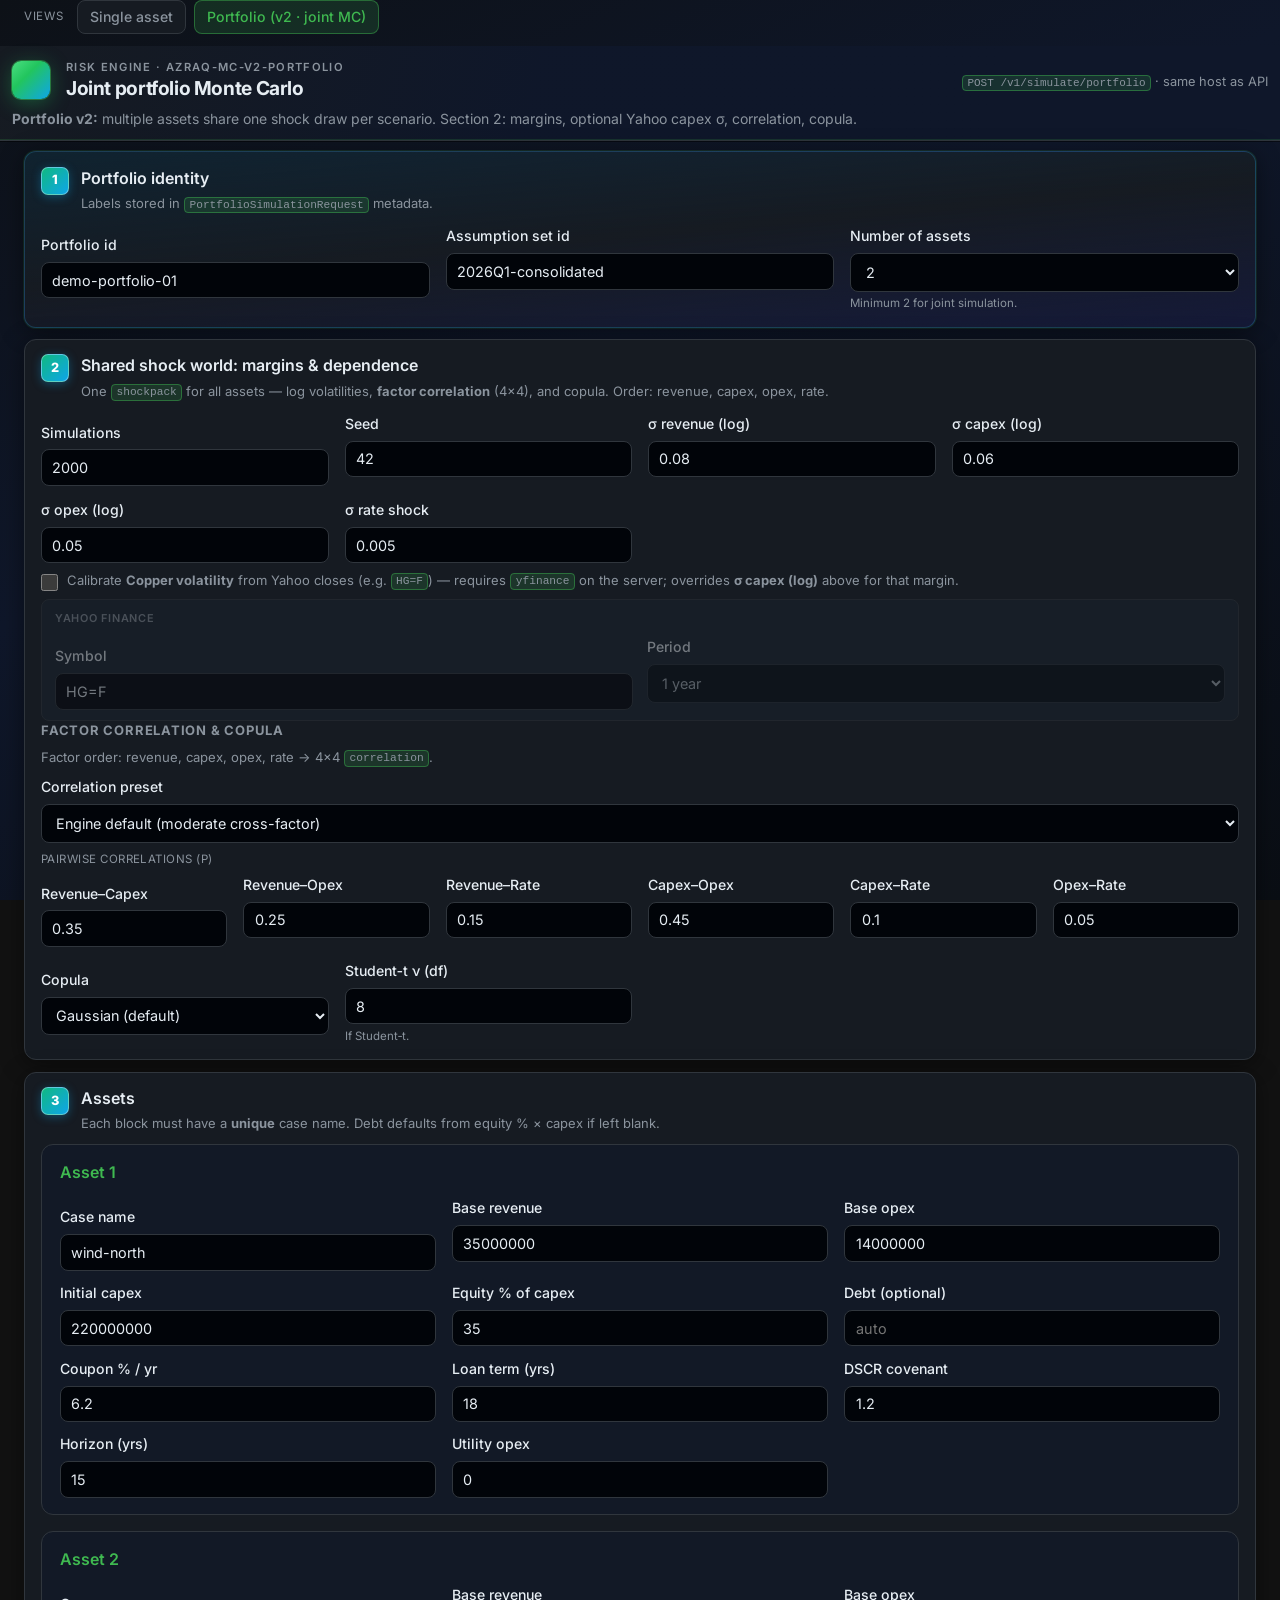
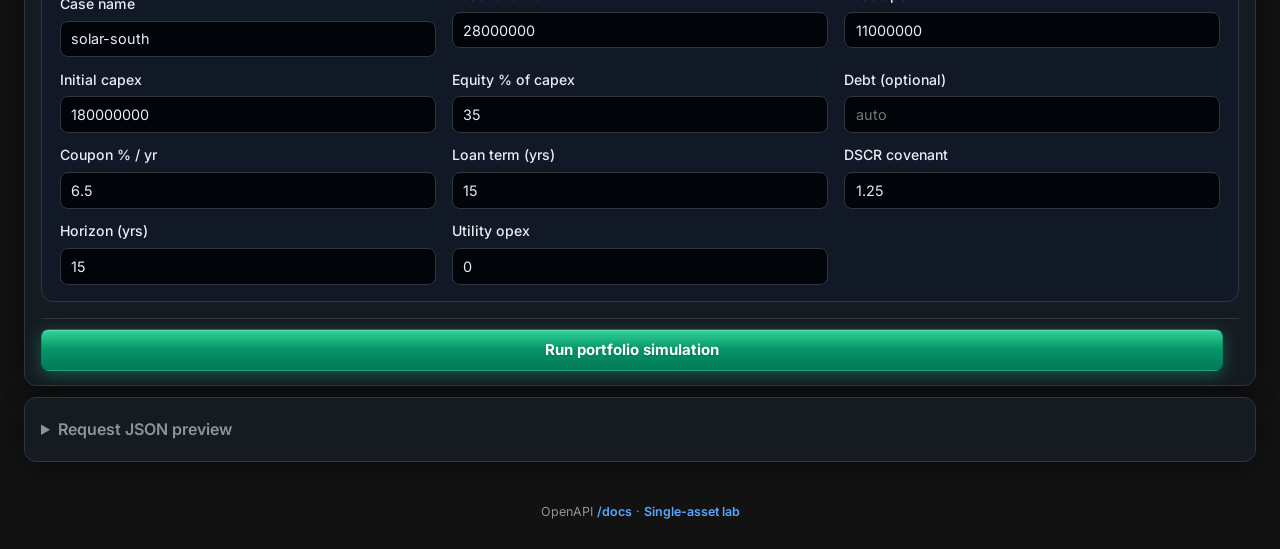
==== frontend/portfolio/index.html @ 36a8bd79 "Add portfolio v2 UI, clean /app URLs, docs and PDF script - Portfolio lab at /app/portfolio/ with jo" ====
<!DOCTYPE html>
<html lang="en">
<head>
  <meta charset="UTF-8" />
  <meta name="viewport" content="width=device-width, initial-scale=1" />
  <meta name="color-scheme" content="dark" />
  <title>Azraq Monte Carlo — Portfolio (v2)</title>
  <link rel="preconnect" href="https://fonts.googleapis.com" />
  <link rel="preconnect" href="https://fonts.gstatic.com" crossorigin />
  <link href="https://fonts.googleapis.com/css2?family=Inter:wght@400;500;600;700&display=swap" rel="stylesheet" />
  <link rel="stylesheet" href="../styles.css" />
</head>
<body>
  <div class="page">
    <nav class="app-nav" aria-label="Scenario lab views">
      <span class="app-nav-label">Views</span>
      <a href="../" class="app-nav-link">Single asset</a>
      <a href="./" class="app-nav-link app-nav-link--active">Portfolio (v2 · joint MC)</a>
    </nav>
    <header class="topbar">
      <div class="topbar-inner">
        <div class="brand">
          <span class="brand-mark" aria-hidden="true"></span>
          <div>
            <p class="brand-kicker">Risk engine · azraq-mc-v2-portfolio</p>
            <h1 class="brand-title">Joint portfolio Monte Carlo</h1>
          </div>
        </div>
        <p class="topbar-note"><code>POST /v1/simulate/portfolio</code> · same host as API</p>
      </div>
      <p class="lede">
        <strong>Portfolio v2:</strong> multiple assets share one shock draw per scenario. Section 2: margins, optional Yahoo capex σ, correlation, copula.
      </p>
    </header>

    <main class="main">
      <section class="card card--accent">
        <header class="card-header">
          <span class="step">1</span>
          <div>
            <h2 class="card-title">Portfolio identity</h2>
            <p class="card-sub">Labels stored in <code>PortfolioSimulationRequest</code> metadata.</p>
          </div>
        </header>
        <div class="inv-grid inv-grid--3">
          <div class="field field--compact">
            <label class="field-label" for="pfId">Portfolio id</label>
            <input type="text" id="pfId" class="input-text" value="demo-portfolio-01" />
          </div>
          <div class="field field--compact">
            <label class="field-label" for="pfAsId">Assumption set id</label>
            <input type="text" id="pfAsId" class="input-text" value="2026Q1-consolidated" />
          </div>
          <div class="field field--compact">
            <label class="field-label" for="numAssets">Number of assets</label>
            <select id="numAssets" class="input-text">
              <option value="2" selected>2</option>
              <option value="3">3</option>
              <option value="4">4</option>
            </select>
            <p class="field-help">Minimum 2 for joint simulation.</p>
          </div>
        </div>
      </section>

      <section class="card">
        <header class="card-header">
          <span class="step">2</span>
          <div>
            <h2 class="card-title">Shared shock world: margins &amp; dependence</h2>
            <p class="card-sub">One <code>shockpack</code> for all assets — log volatilities, <strong>factor correlation</strong> (4×4), and copula. Order: revenue, capex, opex, rate.</p>
          </div>
        </header>
        <div class="inv-grid inv-grid--4">
          <div class="field field--compact">
            <label class="field-label" for="nScenarios">Simulations</label>
            <input type="number" id="nScenarios" class="input-text" min="100" max="50000" value="2000" />
          </div>
          <div class="field field--compact">
            <label class="field-label" for="seed">Seed</label>
            <input type="number" id="seed" class="input-text" value="42" />
          </div>
          <div class="field field--compact">
            <label class="field-label" for="sigmaRev">σ revenue (log)</label>
            <input type="number" id="sigmaRev" class="input-text" step="0.005" value="0.08" />
          </div>
          <div class="field field--compact">
            <label class="field-label" for="sigmaCapex">σ capex (log)</label>
            <input type="number" id="sigmaCapex" class="input-text" step="0.005" value="0.06" />
          </div>
          <div class="field field--compact">
            <label class="field-label" for="sigmaOpex">σ opex (log)</label>
            <input type="number" id="sigmaOpex" class="input-text" step="0.005" value="0.05" />
          </div>
          <div class="field field--compact">
            <label class="field-label" for="sigmaRate">σ rate shock</label>
            <input type="number" id="sigmaRate" class="input-text" step="0.001" value="0.005" />
          </div>
        </div>

        <label class="chk">
          <input type="checkbox" id="yahooCopper" />
          <span class="chk-text">Calibrate <strong>Copper volatility</strong> from Yahoo closes (e.g. <code>HG=F</code>) — requires <code>yfinance</code> on the server; overrides <strong>σ capex (log)</strong> above for that margin.</span>
        </label>
        <div class="yahoo-panel yahoo-panel--disabled" id="yahooPanel" aria-labelledby="yahooHeading">
          <p id="yahooHeading" class="yahoo-panel-title">Yahoo Finance</p>
          <div class="yahoo-grid yahoo-grid--aligned">
            <div class="field field--compact">
              <label class="field-label" for="yahooSymbol">Symbol</label>
              <input type="text" id="yahooSymbol" class="input-text" value="HG=F" disabled autocomplete="off" spellcheck="false" />
            </div>
            <div class="field field--compact">
              <label class="field-label" for="yahooPeriod">Period</label>
              <select id="yahooPeriod" class="input-text" disabled>
                <option value="1d">1 day</option>
                <option value="5d">5 days</option>
                <option value="1mo">1 month</option>
                <option value="3mo">3 months</option>
                <option value="6mo">6 months</option>
                <option value="1y" selected>1 year</option>
                <option value="2y">2 years</option>
                <option value="5y">5 years</option>
                <option value="10y">10 years</option>
                <option value="ytd">Year to date</option>
                <option value="max">Max (available history)</option>
              </select>
            </div>
          </div>
        </div>

        <h3 class="inv-subheading">Factor correlation &amp; copula</h3>
        <p class="corr-matrix-note">
          Factor order: revenue, capex, opex, rate → 4×4 <code>correlation</code>.
        </p>
        <div class="field field--compact corr-preset-row">
          <label class="field-label" for="corrPreset">Correlation preset</label>
          <select id="corrPreset" class="input-text">
            <option value="engine_default" selected>Engine default (moderate cross-factor)</option>
            <option value="independent">Independent factors (identity)</option>
            <option value="high_joint">High joint stress (stronger co-movement)</option>
            <option value="custom">Custom (edit pairwise ρ below)</option>
          </select>
        </div>
        <p class="corr-grid-labels">Pairwise correlations (ρ)</p>
        <div class="corr-pairs-grid">
          <div class="field field--compact">
            <label class="field-label" for="corr_r_cx">Revenue–Capex</label>
            <input type="number" id="corr_r_cx" class="input-text" step="0.01" min="-1" max="1" value="0.35" />
          </div>
          <div class="field field--compact">
            <label class="field-label" for="corr_r_op">Revenue–Opex</label>
            <input type="number" id="corr_r_op" class="input-text" step="0.01" min="-1" max="1" value="0.25" />
          </div>
          <div class="field field--compact">
            <label class="field-label" for="corr_r_rt">Revenue–Rate</label>
            <input type="number" id="corr_r_rt" class="input-text" step="0.01" min="-1" max="1" value="0.15" />
          </div>
          <div class="field field--compact">
            <label class="field-label" for="corr_cx_op">Capex–Opex</label>
            <input type="number" id="corr_cx_op" class="input-text" step="0.01" min="-1" max="1" value="0.45" />
          </div>
          <div class="field field--compact">
            <label class="field-label" for="corr_cx_rt">Capex–Rate</label>
            <input type="number" id="corr_cx_rt" class="input-text" step="0.01" min="-1" max="1" value="0.10" />
          </div>
          <div class="field field--compact">
            <label class="field-label" for="corr_op_rt">Opex–Rate</label>
            <input type="number" id="corr_op_rt" class="input-text" step="0.01" min="-1" max="1" value="0.05" />
          </div>
        </div>
        <div class="inv-grid inv-grid--4 corr-copula-row">
          <div class="field field--compact field--span-2-md">
            <label class="field-label" for="copulaKind">Copula</label>
            <select id="copulaKind" class="input-text">
              <option value="gaussian" selected>Gaussian (default)</option>
              <option value="student_t">Student‑t (heavier joint tails)</option>
            </select>
          </div>
          <div class="field field--compact">
            <label class="field-label" for="copulaDf">Student‑t ν (df)</label>
            <input type="number" id="copulaDf" class="input-text" step="0.5" min="2.1" value="8" />
            <p class="field-help">If Student‑t.</p>
          </div>
        </div>
      </section>

      <section class="card">
        <header class="card-header">
          <span class="step">3</span>
          <div>
            <h2 class="card-title">Assets</h2>
            <p class="card-sub">Each block must have a <strong>unique</strong> case name. Debt defaults from equity % × capex if left blank.</p>
          </div>
        </header>
        <div id="assetBlocks"></div>
        <div class="run-footer inv-run-row">
          <button type="button" id="runPfBtn" class="btn-primary">Run portfolio simulation</button>
          <p id="pfStatus" class="run-status" role="status" aria-live="polite"></p>
        </div>
      </section>

      <details class="card">
        <summary class="details-summary">Request JSON preview</summary>
        <textarea id="reqJson" rows="14" spellcheck="false" class="ta-json" readonly></textarea>
      </details>

      <section class="card card--results" id="pfResults" hidden>
        <header class="card-header">
          <span class="step step--muted">4</span>
          <h2 class="card-title">Portfolio results</h2>
        </header>
        <div class="kpi-row" id="pfKpiRow"></div>

        <div class="results-panel results-panel--wide">
          <h3 class="results-heading">By asset</h3>
          <div class="table-wrap">
            <table class="data" id="pfAssetTable"></table>
          </div>
        </div>

        <div class="results-grid results-grid--hist">
          <div class="results-panel">
            <h3 class="results-heading">Min DSCR (across pool) — sketch</h3>
            <div id="pfHistMinDscr" class="pseudo-hist-wrap"></div>
          </div>
          <div class="results-panel">
            <h3 class="results-heading">Σ levered CF (Y1) — sketch</h3>
            <div id="pfHistCf" class="pseudo-hist-wrap"></div>
          </div>
        </div>

        <details class="raw-details">
          <summary>Raw API JSON</summary>
          <pre class="raw" id="pfRawOut"></pre>
        </details>
      </section>
    </main>

    <footer class="footer">
      <p>OpenAPI <a href="/docs">/docs</a> · <a href="../">Single-asset lab</a></p>
    </footer>
  </div>
  <script src="../portfolio.js"></script>
</body>
</html>
---- frontend/styles.css ----
:root {
  /*
   * Dark dashboard: slate surfaces + emerald / cyan / violet chart accents.
   */
  --bg: #0d1117;
  --bg-wash: #0f172a;
  --bg-sky: #0a0e14;
  --surface: #161b22;
  --surface-hover: #21262d;
  --border: #30363d;
  --border-strong: #484f58;
  --text: #e6edf3;
  --text-secondary: #8b949e;

  --accent: #3fb950;
  --accent-hover: #56d364;
  --accent-deep: #238636;
  --accent-muted: rgba(63, 185, 80, 0.16);
  --accent-border: rgba(63, 185, 80, 0.45);
  --accent-glow: rgba(63, 185, 80, 0.28);

  --success: #3fb950;
  --danger: #f85149;
  --warn: #d29922;

  --inset-bg: rgba(88, 166, 255, 0.06);
  --input-bg: #010409;
  --code-bg: #010409;
  --track-bg: linear-gradient(180deg, #21262d 0%, #161b22 100%);

  /* Charts — bright on dark */
  --chart-dscr: linear-gradient(90deg, #4ade80 0%, #22c55e 45%, #16a34a 100%);
  --chart-dscr-border: rgba(74, 222, 128, 0.5);
  --chart-irr: linear-gradient(90deg, #38bdf8 0%, #0ea5e9 50%, #0284c7 100%);
  --chart-irr-border: rgba(56, 189, 248, 0.55);
  --chart-nav: linear-gradient(90deg, #ddd6fe 0%, #a78bfa 35%, #818cf8 100%);
  --chart-nav-border: rgba(167, 139, 250, 0.55);
  --chart-bars: linear-gradient(180deg, #22d3ee 0%, #3b82f6 55%, #818cf8 100%);

  --radius: 12px;
  --radius-sm: 8px;
  --font: "Inter", system-ui, -apple-system, sans-serif;
  --shadow: 0 4px 24px rgba(0, 0, 0, 0.45);
  /* Use almost full viewport width; cap at 1400px; 12px minimum side gutter */
  --content-max: min(1400px, calc(100vw - 24px));
  --edge-pad: 12px;
}

*,
*::before,
*::after {
  box-sizing: border-box;
}

html {
  font-size: 16px;
  -webkit-font-smoothing: antialiased;
  color-scheme: dark;
}

body {
  margin: 0;
  background: linear-gradient(
    155deg,
    var(--bg) 0%,
    var(--bg-wash) 42%,
    var(--bg-sky) 100%
  );
  background-attachment: fixed;
  color: var(--text);
  font-family: var(--font);
  line-height: 1.45;
  min-height: 100vh;
}

code {
  font-family: ui-monospace, "Cascadia Code", monospace;
  font-size: 0.86em;
  background: var(--accent-muted);
  border: 1px solid var(--accent-border);
  padding: 0.12em 0.4em;
  border-radius: 4px;
}

.page {
  min-height: 100vh;
  display: flex;
  flex-direction: column;
}

/* ——— Top bar ——— */
.topbar {
  padding: 0.85rem var(--edge-pad) 0.7rem;
  border-bottom: 1px solid var(--border);
  background: linear-gradient(
    105deg,
    #161b22 0%,
    rgba(15, 23, 42, 0.98) 42%,
    #0f172a 100%
  );
  box-shadow:
    inset 0 -1px 0 rgba(63, 185, 80, 0.18),
    0 1px 0 rgba(0, 0, 0, 0.5);
}

.topbar-inner {
  max-width: var(--content-max);
  width: 100%;
  margin: 0 auto;
  box-sizing: border-box;
  display: flex;
  flex-wrap: wrap;
  align-items: flex-start;
  justify-content: space-between;
  gap: 0.65rem 1rem;
}

/* App switcher — single-asset vs portfolio (v2) */
.app-nav {
  max-width: var(--content-max);
  width: 100%;
  margin: 0 auto 0.75rem;
  padding: 0 var(--edge-pad);
  display: flex;
  flex-wrap: wrap;
  gap: 0.35rem 0.5rem;
  align-items: center;
}

.app-nav-label {
  font-size: 0.72rem;
  text-transform: uppercase;
  letter-spacing: 0.06em;
  color: var(--text-secondary);
  margin-right: 0.35rem;
}

.app-nav-link {
  display: inline-flex;
  align-items: center;
  padding: 0.35rem 0.75rem;
  border-radius: var(--radius-sm);
  border: 1px solid var(--border);
  background: var(--surface);
  color: var(--text-secondary);
  text-decoration: none;
  font-size: 0.88rem;
  font-weight: 500;
  transition: background 0.15s ease, color 0.15s ease, border-color 0.15s ease;
}

.app-nav-link:hover {
  background: var(--surface-hover);
  color: var(--text);
  border-color: var(--border-strong);
}

.app-nav-link--active {
  border-color: var(--accent-border);
  background: var(--accent-muted);
  color: var(--accent);
}

.portfolio-asset-block {
  border: 1px solid var(--border);
  border-radius: var(--radius);
  padding: 1rem 1.1rem;
  margin-bottom: 1rem;
  background: rgba(15, 23, 42, 0.45);
}

.portfolio-asset-block h3 {
  margin: 0 0 0.75rem;
  font-size: 1rem;
  font-weight: 600;
  color: var(--accent);
}

.portfolio-asset-grid {
  display: grid;
  grid-template-columns: repeat(auto-fill, minmax(140px, 1fr));
  gap: 0.65rem 1rem;
}

@media (min-width: 720px) {
  .portfolio-asset-grid {
    grid-template-columns: repeat(3, minmax(0, 1fr));
  }
}

/* Portfolio v2 — correlation UI */
.corr-preset-row {
  margin-bottom: 0.75rem;
}

.corr-grid-labels {
  font-size: 0.72rem;
  text-transform: uppercase;
  letter-spacing: 0.04em;
  color: var(--text-secondary);
  margin: 0.5rem 0 0.35rem;
}

.corr-pairs-grid {
  display: grid;
  grid-template-columns: repeat(auto-fill, minmax(160px, 1fr));
  gap: 0.6rem 1rem;
  margin-bottom: 0.5rem;
}

.corr-matrix-note {
  font-size: 0.82rem;
  color: var(--text-secondary);
  margin: 0 0 0.5rem;
}

.corr-copula-row {
  margin-top: 0.75rem;
}

.brand {
  display: flex;
  align-items: center;
  gap: 1rem;
}

.brand-mark {
  width: 38px;
  height: 38px;
  border-radius: 9px;
  background: linear-gradient(
    135deg,
    #4ade80 0%,
    #22c55e 38%,
    #0ea5e9 100%
  );
  flex-shrink: 0;
  box-shadow:
    0 4px 20px rgba(34, 197, 94, 0.35),
    0 0 0 1px rgba(63, 185, 80, 0.5);
}

.brand-kicker {
  margin: 0;
  font-size: 0.7rem;
  font-weight: 600;
  letter-spacing: 0.12em;
  text-transform: uppercase;
  color: var(--text-secondary);
}

.brand-title {
  margin: 0.1rem 0 0;
  font-size: 1.2rem;
  font-weight: 700;
  letter-spacing: -0.02em;
  line-height: 1.2;
}

.topbar-note {
  margin: 0.35rem 0 0;
  font-size: 0.8rem;
  color: var(--text-secondary);
  align-self: center;
}

.lede {
  max-width: var(--content-max);
  margin: 0.55rem auto 0;
  padding: 0;
  font-size: 0.875rem;
  line-height: 1.42;
  color: var(--text-secondary);
  box-sizing: border-box;
}

/* ——— Main layout ——— */
.main {
  flex: 1;
  max-width: var(--content-max);
  width: 100%;
  margin: 0 auto;
  padding: 0.65rem var(--edge-pad) 1.15rem;
  box-sizing: border-box;
  display: flex;
  flex-direction: column;
  gap: 0.7rem;
}

.card {
  background: var(--surface);
  border: 1px solid var(--border);
  border-radius: var(--radius);
  padding: 0.9rem 1rem;
  box-shadow: var(--shadow);
}

.card--accent {
  border-color: rgba(56, 189, 248, 0.22);
  box-shadow: var(--shadow), 0 0 0 1px var(--accent-muted);
  background: linear-gradient(
    175deg,
    rgba(22, 78, 99, 0.28) 0%,
    var(--surface) 48%,
    rgba(49, 46, 129, 0.22) 100%
  );
}

.card--results {
  border-color: var(--border-strong);
}

.card-header {
  display: flex;
  align-items: flex-start;
  gap: 0.75rem;
  margin-bottom: 0.7rem;
}

.card-header--row {
  flex-wrap: wrap;
  justify-content: space-between;
  align-items: center;
}

.card-header--row > div {
  display: flex;
  align-items: center;
  flex-wrap: wrap;
  gap: 0.5rem 0.75rem;
}

.card-title {
  margin: 0;
  font-size: 1rem;
  font-weight: 600;
}

.card-title--inline {
  margin: 0;
}

.card-sub {
  margin: 0.25rem 0 0;
  font-size: 0.8125rem;
  color: var(--text-secondary);
  max-width: none;
}

.card-sub--tight {
  margin: 0 0 0.55rem;
}

.step {
  display: flex;
  align-items: center;
  justify-content: center;
  width: 1.75rem;
  height: 1.75rem;
  border-radius: 7px;
  background: linear-gradient(135deg, #10b981 0%, #0ea5e9 100%);
  color: #ffffff;
  font-size: 0.8rem;
  font-weight: 800;
  flex-shrink: 0;
  border: 1px solid rgba(255, 255, 255, 0.35);
  box-shadow: 0 2px 10px rgba(14, 165, 233, 0.35);
}

.step--muted {
  background: linear-gradient(180deg, #30363d, #21262d);
  color: var(--text-secondary);
  border: 1px solid var(--border);
  box-shadow: none;
}

.badge {
  font-size: 0.65rem;
  font-weight: 600;
  text-transform: uppercase;
  letter-spacing: 0.06em;
  padding: 0.2rem 0.5rem;
  border-radius: 4px;
  background: linear-gradient(
    180deg,
    rgba(63, 185, 80, 0.22) 0%,
    rgba(63, 185, 80, 0.08) 100%
  );
  color: #7ee787;
  border: 1px solid rgba(63, 185, 80, 0.42);
}

/* ——— Shock form ——— */
.shock-columns {
  display: grid;
  gap: 0.85rem;
}

@media (min-width: 768px) {
  .shock-columns {
    grid-template-columns: 1.2fr 1fr;
    gap: 1rem;
  }
}

.field-group {
  margin: 0;
  padding: 0.75rem 0.85rem;
  border: 1px solid var(--border);
  border-radius: var(--radius-sm);
  background: var(--inset-bg);
}

.field-group-legend {
  padding: 0 0.5rem;
  font-size: 0.72rem;
  font-weight: 600;
  text-transform: uppercase;
  letter-spacing: 0.08em;
  color: var(--text-secondary);
}

.field {
  margin-top: 0.85rem;
}

.field:first-of-type {
  margin-top: 0.55rem;
}

.field-label-row {
  display: flex;
  flex-wrap: wrap;
  align-items: baseline;
  justify-content: space-between;
  gap: 0.35rem 0.75rem;
  margin-bottom: 0.5rem;
}

.field-label {
  font-size: 0.88rem;
  font-weight: 500;
  color: var(--text);
}

.unit-pill {
  font-size: 0.7rem;
  font-weight: 600;
  color: var(--text-secondary);
  background: var(--surface);
  padding: 0.2rem 0.55rem;
  border-radius: 999px;
  border: 1px solid var(--border);
}

.dual-control {
  display: flex;
  align-items: center;
  gap: 0.85rem;
}

.range {
  flex: 1;
  min-height: 28px;
  accent-color: var(--accent);
  cursor: pointer;
}

.input-num {
  width: 5.25rem;
  flex-shrink: 0;
  padding: 0.5rem 0.55rem;
  border-radius: var(--radius-sm);
  border: 1px solid var(--border);
  background: var(--input-bg);
  color: var(--text);
  font-family: var(--font);
  font-size: 0.9rem;
  font-weight: 500;
  text-align: right;
}

.input-num:focus,
.input-text:focus,
.ta-json:focus {
  outline: none;
  border-color: var(--accent);
  box-shadow: 0 0 0 2px var(--accent-muted);
}

.field-help {
  margin: 0.3rem 0 0;
  font-size: 0.72rem;
  color: var(--text-secondary);
  line-height: 1.38;
}

/* ——— Simulation block ——— */
.sim-grid {
  display: grid;
  grid-template-columns: repeat(2, 1fr);
  gap: 0.6rem 1rem;
  margin-bottom: 0.55rem;
}

@media (max-width: 480px) {
  .sim-grid {
    grid-template-columns: 1fr;
  }
}

.field--compact {
  margin: 0;
}

.input-text {
  width: 100%;
  margin-top: 0.35rem;
  padding: 0.55rem 0.65rem;
  border-radius: var(--radius-sm);
  border: 1px solid var(--border);
  background: var(--input-bg);
  color: var(--text);
  font-family: var(--font);
  font-size: 0.9rem;
}

.input-text--narrow {
  max-width: 12rem;
  margin-top: 0.35rem;
}

.chk {
  display: flex;
  align-items: flex-start;
  gap: 0.55rem;
  margin: 0;
  padding: 0.45rem 0 0;
  cursor: pointer;
}

.chk input {
  margin: 0.2rem 0 0;
  width: 1.05rem;
  height: 1.05rem;
  accent-color: var(--accent);
  flex-shrink: 0;
}

.chk-text {
  font-size: 0.8125rem;
  color: var(--text-secondary);
  line-height: 1.4;
}

.yahoo-panel {
  margin-top: 0.55rem;
  padding: 0.65rem 0.8rem;
  border-radius: var(--radius-sm);
  border: 1px solid var(--border);
  background: var(--inset-bg);
  transition: opacity 0.15s ease;
}

.yahoo-panel--disabled {
  opacity: 0.45;
  pointer-events: none;
}

.yahoo-panel:not(.yahoo-panel--disabled) {
  border-color: var(--accent-border);
}

.yahoo-panel-title {
  margin: 0 0 0.55rem;
  font-size: 0.68rem;
  font-weight: 600;
  text-transform: uppercase;
  letter-spacing: 0.07em;
  color: var(--text-secondary);
}

.yahoo-grid {
  display: grid;
  gap: 0.65rem;
}

@media (min-width: 560px) {
  .yahoo-grid {
    grid-template-columns: 1fr 1fr;
    gap: 0.85rem;
  }
}

.yahoo-grid--aligned {
  align-items: start;
}

.yahoo-grid--aligned .input-text,
.yahoo-grid--aligned select.input-text {
  width: 100%;
  max-width: 100%;
  box-sizing: border-box;
}

.summary-box {
  margin-top: 0.6rem;
  padding: 0.55rem 0.75rem;
  border-radius: var(--radius-sm);
  background: linear-gradient(
    90deg,
    rgba(63, 185, 80, 0.1) 0%,
    rgba(56, 189, 248, 0.1) 100%
  );
  border: 1px solid rgba(56, 189, 248, 0.28);
  font-size: 0.8125rem;
  line-height: 1.42;
  color: var(--text);
}

.run-footer {
  margin-top: 0.65rem;
  padding-top: 0.65rem;
  border-top: 1px solid var(--border);
  text-align: center;
}

.btn-primary {
  width: 100%;
  max-width: 280px;
  padding: 0.65rem 1.25rem;
  border: 1px solid rgba(4, 120, 87, 0.45);
  border-radius: var(--radius-sm);
  background: linear-gradient(180deg, #34d399 0%, #059669 48%, #047857 100%);
  color: #ffffff;
  font-family: var(--font);
  font-size: 0.9375rem;
  font-weight: 700;
  cursor: pointer;
  text-shadow: 0 1px 2px rgba(0, 0, 0, 0.18);
  box-shadow:
    0 4px 16px rgba(16, 185, 129, 0.4),
    inset 0 1px 0 rgba(255, 255, 255, 0.22);
  transition: filter 0.15s ease, transform 0.1s ease;
}

.btn-primary:hover {
  filter: brightness(1.08);
}

.btn-primary:active {
  transform: scale(0.98);
}

.btn-ghost {
  padding: 0.45rem 0.85rem;
  border-radius: var(--radius-sm);
  border: 1px solid var(--border);
  background: transparent;
  color: var(--text-secondary);
  font-family: var(--font);
  font-size: 0.8rem;
  font-weight: 500;
  cursor: pointer;
}

.btn-ghost:hover {
  background: var(--surface-hover);
  color: var(--text);
}

.run-status {
  margin: 0.45rem 0 0;
  font-size: 0.8rem;
  color: var(--text-secondary);
}

.run-status.err {
  color: var(--danger);
}

/* ——— Investor V0 layout ——— */
.inv-grid {
  display: grid;
  gap: 0.75rem 1rem;
}

@media (min-width: 640px) {
  .inv-grid--3 {
    grid-template-columns: repeat(3, minmax(0, 1fr));
  }
  .inv-grid--4 {
    grid-template-columns: repeat(4, minmax(0, 1fr));
  }
}

.inv-copper-note {
  margin: 0.75rem 0 0;
}

.inv-subheading {
  margin: 1rem 0 0.5rem;
  font-size: 0.8125rem;
  font-weight: 700;
  text-transform: uppercase;
  letter-spacing: 0.06em;
  color: var(--text-secondary);
}

.inv-subheading:first-of-type {
  margin-top: 0;
}

.inv-risk-help {
  margin: 0 0 0.65rem;
}

.field-help--tight {
  margin-top: 0.25rem;
  margin-bottom: 0.35rem;
}

.inv-grid .field--full-row {
  grid-column: 1 / -1;
}

/* Base Financial Inputs: full rows, no orphan columns */
.inv-grid--base-fin {
  align-items: start;
}

@media (min-width: 640px) {
  .inv-grid--base-fin {
    row-gap: 0.85rem;
  }

  .inv-grid--base-fin .field--span-2-md {
    grid-column: span 2;
  }
}

.inv-grid-divider {
  grid-column: 1 / -1;
  width: 100%;
  margin: 0.15rem 0 0.05rem;
  border: none;
  border-top: 1px solid var(--border);
  height: 0;
}

.dual-control--compact {
  margin-top: 0.35rem;
}

@media (min-width: 720px) {
  .inv-grid--risk {
    display: grid;
    grid-template-columns: repeat(5, minmax(0, 1fr));
    gap: 0.75rem 1rem;
  }
}

@media (max-width: 719px) {
  .inv-grid--risk {
    display: grid;
    grid-template-columns: 1fr 1fr;
    gap: 0.65rem;
  }
}

.scenario-tabs {
  display: flex;
  flex-wrap: wrap;
  gap: 0.45rem;
  margin-bottom: 0.5rem;
}

.scenario-tab {
  padding: 0.45rem 0.85rem;
  border-radius: var(--radius-sm);
  border: 1px solid var(--border);
  background: var(--surface);
  color: var(--text-secondary);
  font-family: var(--font);
  font-size: 0.8125rem;
  font-weight: 600;
  cursor: pointer;
  transition:
    color 0.15s ease,
    border-color 0.15s ease,
    background 0.15s ease;
}

.scenario-tab:hover {
  background: var(--surface-hover);
  color: var(--text);
}

.scenario-tab--active {
  border-color: var(--accent-border);
  background: var(--accent-muted);
  color: var(--accent);
  box-shadow: inset 0 0 0 1px rgba(63, 185, 80, 0.2);
}

.inv-run-row {
  display: flex;
  flex-wrap: wrap;
  align-items: center;
  justify-content: center;
  gap: 0.65rem 1rem;
}

.inv-run-row .btn-primary,
.inv-run-row .btn-secondary {
  width: auto;
  max-width: none;
  flex: 1 1 220px;
}

.btn-secondary {
  padding: 0.6rem 1.1rem;
  border-radius: var(--radius-sm);
  border: 1px solid var(--border-strong);
  background: var(--surface);
  color: var(--text);
  font-family: var(--font);
  font-size: 0.875rem;
  font-weight: 600;
  cursor: pointer;
  transition:
    background 0.15s ease,
    border-color 0.15s ease;
}

.btn-secondary:hover {
  background: var(--surface-hover);
  border-color: var(--border);
}

.details-summary {
  cursor: pointer;
  font-weight: 600;
  padding: 0.35rem 0;
  color: var(--text-secondary);
}

.raw-details {
  margin-top: 1rem;
}

.raw-details summary {
  cursor: pointer;
  color: var(--text-secondary);
  font-size: 0.8125rem;
  font-weight: 600;
}

.kpi-row {
  display: grid;
  gap: 0.65rem;
  margin-bottom: 1.25rem;
}

@media (min-width: 720px) {
  .kpi-row {
    grid-template-columns: repeat(4, minmax(0, 1fr));
  }
}

.kpi-tile {
  padding: 0.75rem 0.85rem;
  border-radius: var(--radius-sm);
  border: 1px solid var(--border);
  background: linear-gradient(
    145deg,
    rgba(22, 27, 34, 0.95) 0%,
    rgba(15, 23, 42, 0.55) 100%
  );
}

.kpi-label {
  margin: 0 0 0.35rem;
  font-size: 0.68rem;
  font-weight: 600;
  text-transform: uppercase;
  letter-spacing: 0.05em;
  color: var(--text-secondary);
  line-height: 1.3;
}

.kpi-value {
  margin: 0;
  font-size: 1.35rem;
  font-weight: 700;
  color: var(--text);
  font-variant-numeric: tabular-nums;
}

.kpi-sub {
  margin: 0.45rem 0 0;
  font-size: 0.72rem;
  line-height: 1.4;
  color: var(--text-secondary);
}

.pseudo-hist-wrap {
  min-height: 140px;
}

.pseudo-hist-title {
  margin: 0 0 0.5rem;
  font-size: 0.75rem;
  color: var(--text-secondary);
}

.pseudo-hist {
  display: flex;
  align-items: flex-end;
  justify-content: space-between;
  gap: 0.35rem;
  height: 120px;
  padding: 0 0.15rem;
}

.pseudo-bin {
  flex: 1;
  min-width: 0;
  display: flex;
  flex-direction: column;
  align-items: center;
  justify-content: flex-end;
  height: 100%;
}

.pseudo-bin-fill {
  width: 100%;
  max-width: 48px;
  margin: 0 auto;
  border-radius: 4px 4px 2px 2px;
  background: var(--chart-bars);
  border: 1px solid var(--chart-irr-border);
  min-height: 4px;
  align-self: flex-end;
}

.pseudo-bin-x {
  font-size: 0.65rem;
  color: var(--text-secondary);
  margin-top: 0.35rem;
  text-align: center;
  white-space: nowrap;
  overflow: hidden;
  text-overflow: ellipsis;
  max-width: 100%;
}

@media (min-width: 900px) {
  .results-grid--hist {
    grid-template-columns: repeat(3, minmax(0, 1fr));
  }
}

/* ——— JSON ——— */
.ta-json {
  width: 100%;
  min-height: 200px;
  padding: 0.65rem 0.75rem;
  border-radius: var(--radius-sm);
  border: 1px solid var(--border);
  background: var(--code-bg);
  color: var(--text);
  font-family: ui-monospace, "Cascadia Code", monospace;
  font-size: 0.74rem;
  line-height: 1.42;
  resize: vertical;
}

/* ——— Results ——— */
.results-grid {
  display: grid;
  gap: 0.85rem;
}

@media (min-width: 860px) {
  .results-grid {
    grid-template-columns: 1fr 1fr;
  }
  .results-panel--wide {
    grid-column: 1 / -1;
  }
}

.results-heading {
  margin: 0 0 0.65rem;
  font-size: 0.72rem;
  font-weight: 700;
  text-transform: uppercase;
  letter-spacing: 0.07em;
  color: #a5b4fc;
}

.results-panel {
  padding: 0.75rem 0.85rem;
  border-radius: var(--radius-sm);
  background: linear-gradient(
    165deg,
    rgba(22, 27, 34, 0.98) 0%,
    rgba(13, 17, 23, 0.96) 100%
  );
  border: 1px solid rgba(99, 102, 241, 0.22);
  box-shadow:
    inset 0 1px 0 rgba(255, 255, 255, 0.05),
    0 2px 14px rgba(0, 0, 0, 0.35);
}

.table-wrap {
  overflow-x: auto;
}

.data {
  width: 100%;
  border-collapse: collapse;
  font-size: 0.84rem;
}

.data td {
  padding: 0.5rem 0.65rem;
  border-bottom: 1px solid var(--border);
  vertical-align: top;
}

.data td:first-child {
  color: var(--text-secondary);
  width: 48%;
}

.bar-chart {
  display: flex;
  align-items: flex-end;
  justify-content: stretch;
  gap: 0.45rem;
  height: 120px;
  padding: 0.25rem 0 2.15rem;
}

.bar {
  flex: 1;
  background: var(--chart-bars);
  border-radius: 6px 6px 2px 2px;
  min-height: 4px;
  position: relative;
  opacity: 1;
  box-shadow:
    0 4px 14px rgba(59, 130, 246, 0.32),
    inset 0 1px 0 rgba(255, 255, 255, 0.18);
}

.bar span {
  position: absolute;
  left: 50%;
  transform: translateX(-50%);
  font-size: 0.62rem;
  color: var(--text-secondary);
  white-space: nowrap;
}

.bar .bar-plain {
  bottom: -1.05rem;
  font-size: 0.65rem;
  font-weight: 600;
  color: var(--text);
}

.bar .bar-tech {
  bottom: -1.75rem;
  font-size: 0.58rem;
  color: var(--text-secondary);
}

.bar .val {
  bottom: calc(100% + 4px);
  font-size: 0.68rem;
  color: var(--text);
  font-weight: 500;
}

.hurdle-block {
  margin: 0.85rem 0 0.65rem;
  padding-top: 0.75rem;
  border-top: 1px solid var(--border);
}

.raw {
  margin: 0;
  padding: 0.65rem 0.75rem;
  border-radius: var(--radius-sm);
  border: 1px solid var(--border);
  background: var(--code-bg);
  overflow: auto;
  max-height: 240px;
  font-size: 0.7rem;
  line-height: 1.4;
}

/* ——— Footer ——— */
.footer {
  padding: 0.6rem var(--edge-pad) 1rem;
  text-align: center;
  font-size: 0.78rem;
  color: var(--text-secondary);
}

.footer a {
  color: #58a6ff;
  text-decoration: none;
  font-weight: 600;
}

.footer a:hover {
  text-decoration: underline;
}

/* ——— Plain-language / non-technical panel ——— */
.non-tech-panel .non-tech-sub {
  margin: 1rem 0 0.35rem;
  font-size: 0.8rem;
  font-weight: 600;
  color: var(--text);
  letter-spacing: -0.01em;
}

.chart-caption--tight {
  margin-top: 0.25rem;
  margin-bottom: 0.45rem;
}

.plain-story-body {
  margin-bottom: 0.75rem;
}

.plain-story-lede {
  margin: 0 0 0.75rem;
  font-size: 0.9rem;
  line-height: 1.5;
  color: var(--text);
}

.traffic-grid {
  display: grid;
  gap: 0.55rem;
}

@media (min-width: 720px) {
  .traffic-grid {
    grid-template-columns: repeat(3, 1fr);
  }
}

.traffic-cell {
  display: flex;
  gap: 0.55rem;
  align-items: flex-start;
  padding: 0.55rem 0.65rem;
  border-radius: var(--radius-sm);
  border: 1px solid var(--border);
  background: var(--surface);
}

.traffic-cell--ok {
  border-color: rgba(63, 185, 80, 0.45);
  background: rgba(63, 185, 80, 0.08);
}

.traffic-cell--warn {
  border-color: rgba(210, 153, 34, 0.5);
  background: rgba(210, 153, 34, 0.09);
}

.traffic-cell--bad {
  border-color: rgba(248, 81, 73, 0.45);
  background: rgba(248, 81, 73, 0.09);
}

.traffic-dot {
  width: 12px;
  height: 12px;
  border-radius: 50%;
  margin-top: 0.2rem;
  flex-shrink: 0;
  box-shadow: 0 0 10px currentColor;
}

.traffic-cell--ok .traffic-dot {
  background: #3fb950;
  color: #3fb950;
}

.traffic-cell--warn .traffic-dot {
  background: #d29922;
  color: #d29922;
}

.traffic-cell--bad .traffic-dot {
  background: #f85149;
  color: #f85149;
}

.traffic-text {
  display: flex;
  flex-direction: column;
  gap: 0.2rem;
  min-width: 0;
  font-size: 0.76rem;
  line-height: 1.35;
  color: var(--text-secondary);
}

.traffic-text strong {
  font-size: 0.82rem;
  color: var(--text);
}

.traffic-verdict {
  font-style: normal;
  font-weight: 700;
  font-size: 0.72rem;
  text-transform: uppercase;
  letter-spacing: 0.06em;
  margin-top: 0.15rem;
  color: var(--text);
}

.outcome-strip {
  display: grid;
  gap: 0.5rem;
}

@media (min-width: 640px) {
  .outcome-strip {
    grid-template-columns: repeat(3, 1fr);
  }
}

.outcome-chip {
  padding: 0.6rem 0.7rem;
  border-radius: var(--radius-sm);
  border: 1px solid var(--border);
  display: flex;
  flex-direction: column;
  gap: 0.25rem;
  background: rgba(0, 0, 0, 0.15);
}

.outcome-chip--stress {
  border-color: rgba(248, 81, 73, 0.35);
  background: linear-gradient(
    160deg,
    rgba(248, 81, 73, 0.1) 0%,
    rgba(13, 17, 23, 0.5) 100%
  );
}

.outcome-chip--mid {
  border-color: rgba(56, 189, 248, 0.35);
  background: linear-gradient(
    160deg,
    rgba(56, 189, 248, 0.1) 0%,
    rgba(13, 17, 23, 0.5) 100%
  );
}

.outcome-chip--sun {
  border-color: rgba(63, 185, 80, 0.4);
  background: linear-gradient(
    160deg,
    rgba(63, 185, 80, 0.1) 0%,
    rgba(13, 17, 23, 0.5) 100%
  );
}

.outcome-label {
  font-size: 0.68rem;
  font-weight: 700;
  text-transform: uppercase;
  letter-spacing: 0.05em;
  color: var(--text-secondary);
}

.outcome-val {
  font-size: 1.15rem;
  font-weight: 700;
  font-variant-numeric: tabular-nums;
  color: var(--text);
}

.outcome-hint {
  font-size: 0.72rem;
  line-height: 1.35;
  color: var(--text-secondary);
}

/* ——— Horizontal band charts (DSCR / IRR) ——— */
.chart-caption {
  margin: 0 0 0.55rem;
  font-size: 0.78rem;
  color: var(--text-secondary);
  line-height: 1.45;
}

.chart-caption strong {
  color: #2dd4bf;
  font-weight: 700;
}

.cap-note {
  color: var(--danger);
  font-weight: 600;
}

.chart-empty {
  margin: 0;
  font-size: 0.8rem;
  color: var(--text-secondary);
  font-style: italic;
}

.h-band-wrap {
  margin-top: 0.25rem;
}

.h-band-axis {
  display: flex;
  justify-content: space-between;
  font-size: 0.68rem;
  color: var(--text-secondary);
  margin-bottom: 0.35rem;
}

.h-band-track {
  position: relative;
  height: 2.25rem;
  border-radius: 6px;
  background: var(--track-bg);
  border: 1px solid var(--border);
  overflow: visible;
}

.h-band-range {
  position: absolute;
  top: 50%;
  transform: translateY(-50%);
  height: 1rem;
  border-radius: 4px;
  background: var(--chart-dscr);
  border: 1px solid var(--chart-dscr-border);
  box-sizing: border-box;
  min-width: 3px;
  box-shadow: 0 2px 8px rgba(16, 185, 129, 0.28);
}

.h-band-range--irr {
  background: var(--chart-irr);
  border-color: var(--chart-irr-border);
  box-shadow: 0 2px 8px rgba(14, 165, 233, 0.3);
}

.h-band-range--nav {
  background: var(--chart-nav);
  border-color: var(--chart-nav-border);
  box-shadow: 0 2px 8px rgba(99, 102, 241, 0.32);
}

.h-band-median {
  position: absolute;
  top: 50%;
  transform: translate(-50%, -50%);
  width: 4px;
  height: 1.5rem;
  background: linear-gradient(180deg, #f8fafc 0%, #a5b4fc 100%);
  border-radius: 2px;
  box-shadow:
    0 0 0 1px rgba(0, 0, 0, 0.35),
    0 2px 10px rgba(129, 140, 248, 0.55);
  z-index: 1;
}

.h-band-ref {
  position: absolute;
  top: -0.35rem;
  bottom: -0.35rem;
  width: 0;
  transform: translateX(-50%);
  z-index: 2;
}

.h-band-ref::before {
  content: "";
  position: absolute;
  left: 0;
  top: 0;
  bottom: 0;
  width: 2px;
  transform: translateX(-50%);
  border-radius: 1px;
}

.h-band-ref span {
  position: absolute;
  top: 100%;
  left: 0;
  transform: translateX(-50%);
  margin-top: 4px;
  white-space: nowrap;
  font-size: 0.64rem;
  font-weight: 600;
  color: var(--text-secondary);
}

.h-band-ref--bad::before {
  background: linear-gradient(180deg, #fb7185, #e11d48);
  box-shadow: 0 0 10px rgba(225, 29, 72, 0.55);
}

.h-band-ref--bad span {
  color: #be123c;
  font-weight: 700;
}

.h-band-ref--zero::before {
  background: linear-gradient(180deg, #94a3b8, #64748b);
}

.h-band-ref--hurdle::before {
  background: linear-gradient(180deg, #fcd34d, #f59e0b);
  border-left: 1px dashed rgba(245, 158, 11, 0.95);
  border-right: 1px dashed rgba(245, 158, 11, 0.95);
  width: 0;
  border-left-width: 2px;
  border-right: none;
  box-shadow: 0 0 8px rgba(245, 158, 11, 0.45);
}

.h-band-ref--hurdle span {
  color: #fbbf24;
  font-weight: 700;
}

.h-band-legend {
  margin: 0.55rem 0 0;
  font-size: 0.76rem;
  color: var(--text-secondary);
  line-height: 1.45;
}

/* ——— Insight cards ——— */
.insight-cards {
  display: grid;
  gap: 0.55rem;
}

@media (min-width: 640px) {
  .insight-cards {
    grid-template-columns: repeat(2, 1fr);
  }
}

.insight-card {
  padding: 0.65rem 0.75rem;
  border-radius: var(--radius-sm);
  border: 1px solid var(--border);
  background: var(--surface);
}

.insight-card-title {
  margin: 0 0 0.35rem;
  font-size: 0.68rem;
  font-weight: 700;
  text-transform: uppercase;
  letter-spacing: 0.06em;
  color: var(--text-secondary);
}

.insight-card-body {
  margin: 0;
  font-size: 0.8125rem;
  line-height: 1.45;
  color: var(--text);
}

.insight-card--ok {
  border-color: rgba(63, 185, 80, 0.42);
  background: linear-gradient(
    135deg,
    rgba(63, 185, 80, 0.12) 0%,
    var(--surface) 100%
  );
}

.insight-card--bad {
  border-color: rgba(248, 81, 73, 0.45);
  background: linear-gradient(
    135deg,
    rgba(248, 81, 73, 0.12) 0%,
    var(--surface) 100%
  );
}

.insight-card--warn {
  border-color: rgba(210, 153, 34, 0.45);
  background: linear-gradient(
    135deg,
    rgba(210, 153, 34, 0.14) 0%,
    var(--surface) 100%
  );
}

.insight-card--neutral {
  border-color: var(--border);
}

/* ——— Trend vs previous run ——— */
.trend-panel {
  margin-top: 0.75rem;
  padding: 0.65rem 0.75rem;
  border-radius: var(--radius-sm);
  border: 1px solid rgba(56, 189, 248, 0.28);
  background: linear-gradient(
    120deg,
    rgba(63, 185, 80, 0.08) 0%,
    rgba(56, 189, 248, 0.1) 100%
  );
}

.trend-title {
  margin: 0 0 0.55rem;
  font-size: 0.68rem;
  font-weight: 700;
  text-transform: uppercase;
  letter-spacing: 0.06em;
  color: #22d3ee;
}

.trend-grid {
  display: grid;
  gap: 0.5rem;
}

@media (min-width: 520px) {
  .trend-grid {
    grid-template-columns: repeat(3, 1fr);
  }
}

.trend-item {
  padding: 0.45rem 0.5rem;
  border-radius: 6px;
  background: var(--surface);
  border: 1px solid var(--border);
}

.trend-label {
  font-size: 0.64rem;
  text-transform: uppercase;
  letter-spacing: 0.05em;
  color: var(--text-secondary);
  margin-bottom: 0.25rem;
}

.trend-delta {
  font-size: 0.9rem;
  font-weight: 700;
  font-variant-numeric: tabular-nums;
}

.trend-sub {
  margin-top: 0.25rem;
  font-size: 0.7rem;
  color: var(--text-secondary);
  font-variant-numeric: tabular-nums;
}

.trend-up {
  color: var(--success);
}

.trend-down {
  color: var(--danger);
}

/* ——— Breach gauge ——— */
.gauge-wrap {
  margin-top: 0.15rem;
}

.gauge-row {
  display: flex;
  flex-wrap: wrap;
  align-items: baseline;
  gap: 0.5rem 0.75rem;
  margin-bottom: 0.4rem;
}

.gauge-val {
  font-size: 1.35rem;
  font-weight: 700;
  font-variant-numeric: tabular-nums;
  color: #c4b5fd;
}

.gauge-note {
  font-size: 0.78rem;
  color: var(--text-secondary);
}

.gauge-track {
  height: 10px;
  border-radius: 999px;
  background: var(--track-bg);
  border: 1px solid var(--border);
  overflow: hidden;
}

.gauge-fill {
  height: 100%;
  border-radius: inherit;
  background: linear-gradient(90deg, #a78bfa 0%, #6366f1 40%, #0ea5e9 100%);
  box-shadow: 0 0 14px rgba(99, 102, 241, 0.45);
  transition: width 0.25s ease;
}

/* ——— Cash mini-fans ——— */
.cash-split {
  display: grid;
  gap: 0.75rem;
}

@media (min-width: 560px) {
  .cash-split {
    grid-template-columns: 1fr 1fr;
  }
}

.mini-fan {
  min-height: 1px;
}

.mini-fan-inner {
  padding: 0.35rem 0;
}

.mini-fan-title {
  margin: 0 0 0.4rem;
  font-size: 0.68rem;
  font-weight: 600;
  text-transform: uppercase;
  letter-spacing: 0.05em;
  color: var(--text-secondary);
}

.mini-fan-track {
  position: relative;
  height: 1.1rem;
  border-radius: 6px;
  background: var(--track-bg);
  border: 1px solid var(--border);
}

.mini-fan-band {
  position: absolute;
  top: 50%;
  transform: translateY(-50%);
  height: 0.65rem;
  border-radius: 4px;
  background: linear-gradient(90deg, #5eead4 0%, #14b8a6 50%, #0d9488 100%);
  border: 1px solid rgba(13, 148, 136, 0.55);
  box-sizing: border-box;
  min-width: 6px;
  box-shadow: 0 2px 6px rgba(20, 184, 166, 0.35);
}

.mini-fan-tick {
  position: absolute;
  top: 50%;
  transform: translate(-50%, -50%);
  width: 2px;
  height: 1.2rem;
  background: var(--text);
  border-radius: 1px;
  z-index: 1;
}

.mini-fan-labels {
  display: flex;
  justify-content: space-between;
  margin-top: 0.4rem;
  font-size: 0.65rem;
  color: var(--text-secondary);
  font-variant-numeric: tabular-nums;
}

/* ——— Risk probability rows (horizontal %) ——— */
.hbar-chart {
  display: flex;
  flex-direction: column;
  gap: 0.55rem;
}

.hbar-row {
  display: grid;
  grid-template-columns: minmax(0, 1.1fr) 3.2fr minmax(3rem, auto);
  gap: 0.45rem 0.65rem;
  align-items: center;
  font-size: 0.78rem;
}

@media (max-width: 520px) {
  .hbar-row {
    grid-template-columns: 1fr;
  }

  .hbar-val {
    text-align: left;
  }
}

.hbar-label {
  color: var(--text-secondary);
  line-height: 1.3;
  display: flex;
  flex-direction: column;
  gap: 0.15rem;
  min-width: 0;
}

.hbar-plain {
  font-size: 0.8rem;
  font-weight: 600;
  color: var(--text);
  line-height: 1.25;
}

.hbar-tech {
  font-size: 0.65rem;
  color: var(--text-secondary);
  font-weight: 500;
}

.hbar-track {
  height: 11px;
  border-radius: 999px;
  background: var(--track-bg);
  border: 1px solid var(--border);
  overflow: hidden;
}

.hbar-fill {
  height: 100%;
  border-radius: inherit;
  min-width: 2px;
  transition: width 0.25s ease;
}

.hbar-fill--breach {
  background: linear-gradient(90deg, #fda4af 0%, #fb7185 40%, #e11d48 100%);
  box-shadow: 0 0 10px rgba(225, 29, 72, 0.35);
}

.hbar-fill--pd {
  background: linear-gradient(90deg, #fde047 0%, #fbbf24 45%, #f59e0b 100%);
  box-shadow: 0 0 10px rgba(245, 158, 11, 0.3);
}

.hbar-fill--merton {
  background: linear-gradient(90deg, #6ee7b7 0%, #34d399 45%, #059669 100%);
  box-shadow: 0 0 10px rgba(16, 185, 129, 0.32);
}

.hbar-val {
  font-variant-numeric: tabular-nums;
  font-weight: 600;
  color: var(--text);
  text-align: right;
}

.cash-split--charts .results-heading {
  margin: 0 0 0.45rem;
}

.bar-chart--tall {
  height: 132px;
  padding-bottom: 2.35rem;
}

/* Remove legacy class conflicts */
.mt {
  margin-top: 0.75rem;
}
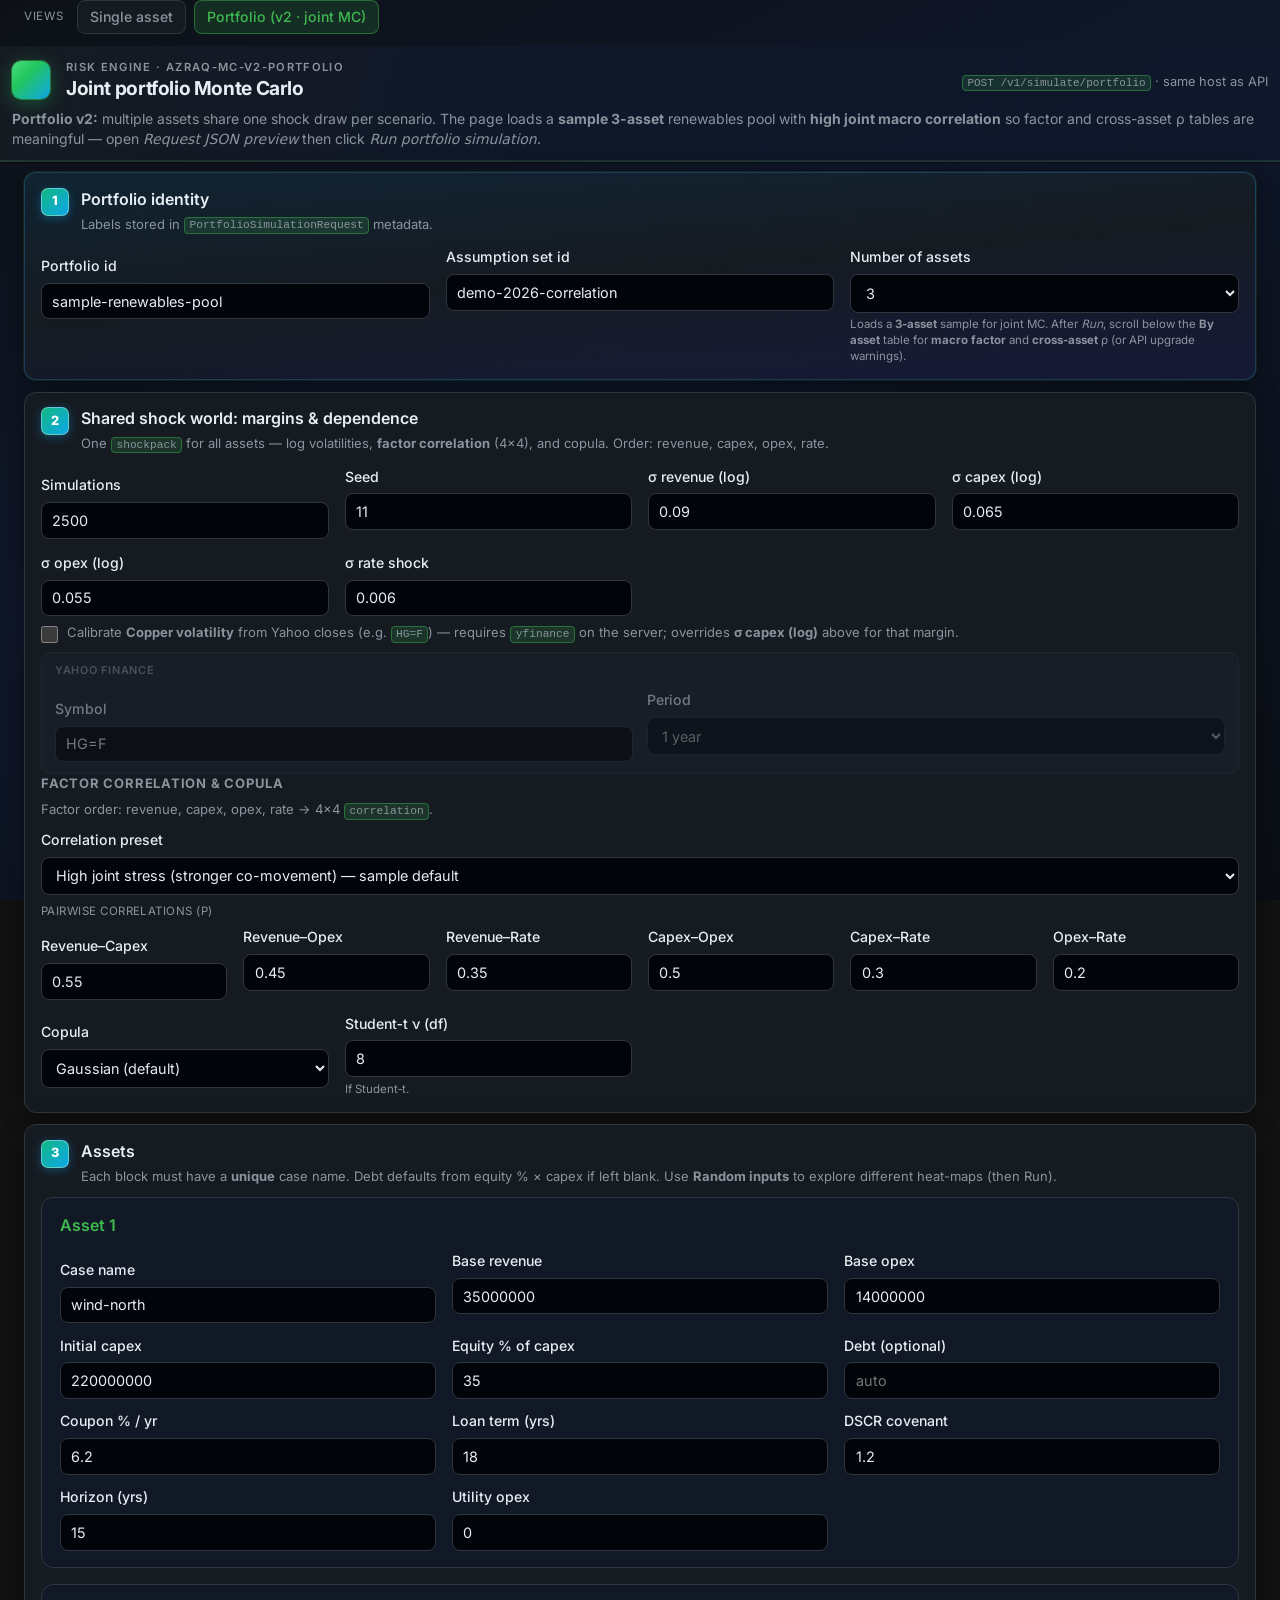
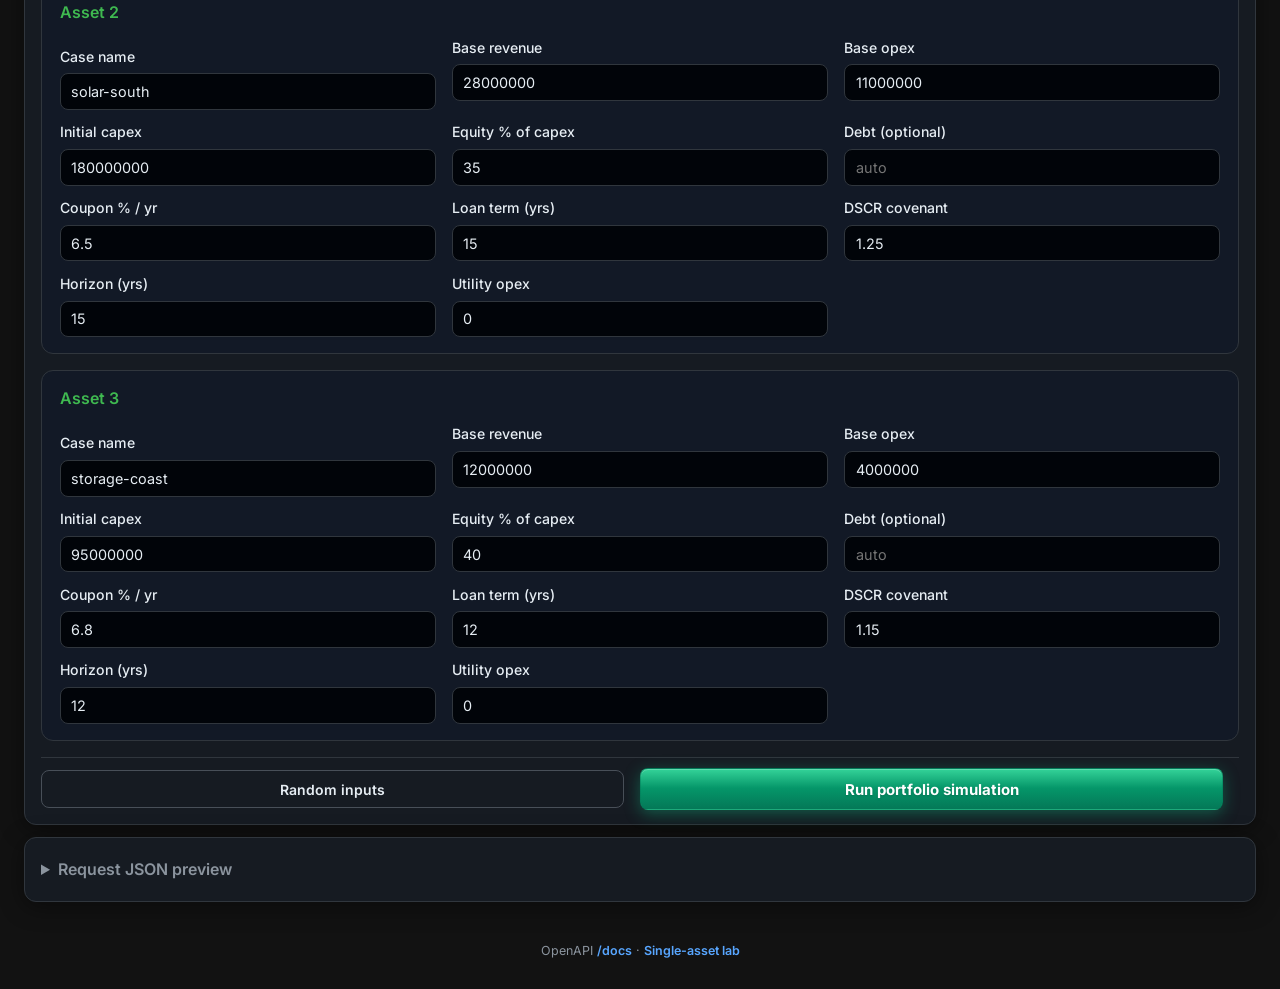
==== commit 61f56aa4: "Portfolio: cross-asset correlation, macro factor meta, heatmaps, random inputs - Add Pearson matrice" ====
--- a/frontend/portfolio/index.html
+++ b/frontend/portfolio/index.html
@@ -29,7 +29,7 @@
         <p class="topbar-note"><code>POST /v1/simulate/portfolio</code> · same host as API</p>
       </div>
       <p class="lede">
-        <strong>Portfolio v2:</strong> multiple assets share one shock draw per scenario. Section 2: margins, optional Yahoo capex σ, correlation, copula.
+        <strong>Portfolio v2:</strong> multiple assets share one shock draw per scenario. The page loads a <strong>sample 3-asset</strong> renewables pool with <strong>high joint macro correlation</strong> so factor and cross-asset ρ tables are meaningful — open <em>Request JSON preview</em> then click <em>Run portfolio simulation</em>.
       </p>
     </header>
 
@@ -45,20 +45,20 @@
         <div class="inv-grid inv-grid--3">
           <div class="field field--compact">
             <label class="field-label" for="pfId">Portfolio id</label>
-            <input type="text" id="pfId" class="input-text" value="demo-portfolio-01" />
+            <input type="text" id="pfId" class="input-text" value="sample-renewables-pool" />
           </div>
           <div class="field field--compact">
             <label class="field-label" for="pfAsId">Assumption set id</label>
-            <input type="text" id="pfAsId" class="input-text" value="2026Q1-consolidated" />
+            <input type="text" id="pfAsId" class="input-text" value="demo-2026-correlation" />
           </div>
           <div class="field field--compact">
             <label class="field-label" for="numAssets">Number of assets</label>
             <select id="numAssets" class="input-text">
-              <option value="2" selected>2</option>
-              <option value="3">3</option>
+              <option value="2">2</option>
+              <option value="3" selected>3</option>
               <option value="4">4</option>
             </select>
-            <p class="field-help">Minimum 2 for joint simulation.</p>
+            <p class="field-help">Loads a <strong>3-asset</strong> sample for joint MC. After <em>Run</em>, scroll below the <strong>By asset</strong> table for <strong>macro factor</strong> and <strong>cross-asset</strong> ρ (or API upgrade warnings).</p>
           </div>
         </div>
       </section>
@@ -74,27 +74,27 @@
         <div class="inv-grid inv-grid--4">
           <div class="field field--compact">
             <label class="field-label" for="nScenarios">Simulations</label>
-            <input type="number" id="nScenarios" class="input-text" min="100" max="50000" value="2000" />
+            <input type="number" id="nScenarios" class="input-text" min="100" max="50000" value="2500" />
           </div>
           <div class="field field--compact">
             <label class="field-label" for="seed">Seed</label>
-            <input type="number" id="seed" class="input-text" value="42" />
+            <input type="number" id="seed" class="input-text" value="11" />
           </div>
           <div class="field field--compact">
             <label class="field-label" for="sigmaRev">σ revenue (log)</label>
-            <input type="number" id="sigmaRev" class="input-text" step="0.005" value="0.08" />
+            <input type="number" id="sigmaRev" class="input-text" step="0.005" value="0.09" />
           </div>
           <div class="field field--compact">
             <label class="field-label" for="sigmaCapex">σ capex (log)</label>
-            <input type="number" id="sigmaCapex" class="input-text" step="0.005" value="0.06" />
+            <input type="number" id="sigmaCapex" class="input-text" step="0.005" value="0.065" />
           </div>
           <div class="field field--compact">
             <label class="field-label" for="sigmaOpex">σ opex (log)</label>
-            <input type="number" id="sigmaOpex" class="input-text" step="0.005" value="0.05" />
+            <input type="number" id="sigmaOpex" class="input-text" step="0.005" value="0.055" />
           </div>
           <div class="field field--compact">
             <label class="field-label" for="sigmaRate">σ rate shock</label>
-            <input type="number" id="sigmaRate" class="input-text" step="0.001" value="0.005" />
+            <input type="number" id="sigmaRate" class="input-text" step="0.001" value="0.006" />
           </div>
         </div>
 
@@ -135,9 +135,9 @@
         <div class="field field--compact corr-preset-row">
           <label class="field-label" for="corrPreset">Correlation preset</label>
           <select id="corrPreset" class="input-text">
-            <option value="engine_default" selected>Engine default (moderate cross-factor)</option>
+            <option value="engine_default">Engine default (moderate cross-factor)</option>
             <option value="independent">Independent factors (identity)</option>
-            <option value="high_joint">High joint stress (stronger co-movement)</option>
+            <option value="high_joint" selected>High joint stress (stronger co-movement) — sample default</option>
             <option value="custom">Custom (edit pairwise ρ below)</option>
           </select>
         </div>
@@ -189,11 +189,14 @@
           <span class="step">3</span>
           <div>
             <h2 class="card-title">Assets</h2>
-            <p class="card-sub">Each block must have a <strong>unique</strong> case name. Debt defaults from equity % × capex if left blank.</p>
+            <p class="card-sub">Each block must have a <strong>unique</strong> case name. Debt defaults from equity % × capex if left blank. Use <strong>Random inputs</strong> to explore different heat-maps (then Run).</p>
           </div>
         </header>
         <div id="assetBlocks"></div>
         <div class="run-footer inv-run-row">
+          <button type="button" id="randomizePfBtn" class="btn-secondary">
+            Random inputs
+          </button>
           <button type="button" id="runPfBtn" class="btn-primary">Run portfolio simulation</button>
           <p id="pfStatus" class="run-status" role="status" aria-live="polite"></p>
         </div>
@@ -213,10 +216,16 @@
 
         <div class="results-panel results-panel--wide">
           <h3 class="results-heading">By asset</h3>
+          <p class="results-caption">
+            Each row is one asset’s <code>FinancialRiskMetrics</code> from <code>per_asset[]</code> (same shared shocks as the pool).
+            KPI tiles above are <strong>portfolio-wide</strong>. <strong>Correlation:</strong> macro-factor and cross-asset ρ tables are in the <strong>next panel below</strong> (scroll down if needed).
+          </p>
           <div class="table-wrap">
             <table class="data" id="pfAssetTable"></table>
           </div>
         </div>
+
+        <div class="results-panel results-panel--wide pf-corr-panel" id="pfCorrPanel" hidden aria-live="polite"></div>
 
         <div class="results-grid results-grid--hist">
           <div class="results-panel">
--- a/frontend/styles.css
+++ b/frontend/styles.css
@@ -1000,6 +1000,233 @@
   color: #a5b4fc;
 }
 
+.results-caption {
+  margin: -0.35rem 0 0.75rem;
+  font-size: 0.78rem;
+  color: var(--text-secondary);
+  line-height: 1.45;
+  max-width: 52rem;
+}
+
+.results-caption--tight {
+  margin-top: -0.6rem;
+  margin-bottom: 0.85rem;
+  font-size: 0.74rem;
+  opacity: 0.95;
+}
+
+.results-caption code {
+  font-size: 0.88em;
+}
+
+.results-caption--warn {
+  border-left: 3px solid var(--warn);
+  padding-left: 0.65rem;
+  color: #e6edf3;
+}
+
+.corr-matrix-grid {
+  display: grid;
+  gap: 1rem;
+}
+
+.corr-matrix-grid--single {
+  grid-template-columns: 1fr;
+  max-width: 28rem;
+}
+
+.corr-divider {
+  margin: 1.35rem 0;
+  border: 0;
+  border-top: 1px solid var(--border);
+}
+
+.corr-copula-note {
+  margin-top: -0.2rem;
+  margin-bottom: 0.65rem;
+}
+
+.pf-corr-panel {
+  margin-top: 0.35rem;
+}
+
+@media (min-width: 900px) {
+  .corr-matrix-grid {
+    grid-template-columns: 1fr 1fr;
+    align-items: start;
+  }
+}
+
+.corr-mx-title {
+  margin: 0 0 0.5rem;
+  font-size: 0.82rem;
+  font-weight: 600;
+  color: var(--text-secondary);
+}
+
+.data--corr-mx {
+  font-size: 0.8rem;
+}
+
+.data--corr-mx th,
+.data--corr-mx td {
+  text-align: right;
+  font-variant-numeric: tabular-nums;
+}
+
+.data--corr-mx th:first-child,
+.data--corr-mx td:first-child {
+  text-align: left;
+  color: var(--text-secondary);
+  font-weight: 500;
+}
+
+.data--corr-mx td:first-child {
+  width: auto;
+  max-width: 10rem;
+}
+
+/* ——— Correlation heat maps (portfolio) ——— */
+.corr-heatmap-block {
+  margin-bottom: 0.85rem;
+}
+
+.corr-heatmap-scroll {
+  overflow-x: auto;
+  padding-bottom: 0.35rem;
+  -webkit-overflow-scrolling: touch;
+}
+
+.corr-heatmap {
+  --corr-n: 4;
+  display: grid;
+  grid-template-columns: minmax(5.85rem, 1.08fr) repeat(var(--corr-n), minmax(2.95rem, 1fr));
+  gap: 4px;
+  padding: 0.2rem 0 0;
+  align-items: stretch;
+  min-width: min(100%, calc(6rem + var(--corr-n) * 2.95rem));
+}
+
+.corr-heatmap-corner {
+  min-height: 1.6rem;
+}
+
+.corr-heatmap-colhead,
+.corr-heatmap-rowhead {
+  font-size: 0.72rem;
+  font-weight: 500;
+  color: var(--text-secondary);
+  display: flex;
+  align-items: center;
+  line-height: 1.25;
+}
+
+.corr-heatmap-colhead {
+  justify-content: center;
+  text-align: center;
+  padding: 0.2rem 0.15rem;
+}
+
+.corr-heatmap-rowhead {
+  justify-content: flex-end;
+  text-align: right;
+  padding: 0.15rem 0.35rem 0.15rem 0;
+}
+
+.corr-heatmap-cell {
+  border-radius: 7px;
+  min-height: 2.65rem;
+  display: flex;
+  align-items: center;
+  justify-content: center;
+  border: 1px solid rgba(0, 0, 0, 0.38);
+  box-shadow: inset 0 1px 0 rgba(255, 255, 255, 0.06);
+}
+
+.corr-heatmap-cell--na {
+  border-style: dashed;
+  opacity: 0.9;
+}
+
+.corr-heatmap-num {
+  font-size: 0.8rem;
+  font-weight: 600;
+  font-variant-numeric: tabular-nums;
+  letter-spacing: -0.02em;
+  color: #f0f6fc;
+  text-shadow:
+    0 0 1px rgba(0, 0, 0, 0.9),
+    0 1px 3px rgba(0, 0, 0, 0.65);
+}
+
+.corr-heatmap-legend {
+  display: flex;
+  flex-wrap: wrap;
+  align-items: center;
+  gap: 0.4rem 0.75rem;
+  margin: 0.55rem 0 0;
+  padding: 0;
+  font-size: 0.74rem;
+  color: var(--text-secondary);
+  line-height: 1.35;
+}
+
+.corr-leg-cap {
+  font-weight: 600;
+  color: #a5b4fc;
+}
+
+.corr-leg-track {
+  display: inline-flex;
+  align-items: center;
+  gap: 0.45rem;
+  flex-wrap: nowrap;
+}
+
+.corr-leg-track > span:first-child,
+.corr-leg-track > span:last-child {
+  font-variant-numeric: tabular-nums;
+  opacity: 0.9;
+}
+
+.corr-leg-bar {
+  width: clamp(140px, 32vw, 240px);
+  height: 0.45rem;
+  border-radius: 5px;
+  background: linear-gradient(
+    90deg,
+    hsl(274, 62%, 40%) 0%,
+    #3d4554 50%,
+    hsl(158, 62%, 40%) 100%
+  );
+  box-shadow: inset 0 1px 0 rgba(255, 255, 255, 0.12);
+}
+
+.corr-leg-caption {
+  flex-basis: 100%;
+  opacity: 0.92;
+}
+
+.corr-numeric-details {
+  margin-top: 0.65rem;
+  border-radius: var(--radius-sm);
+  padding: 0.15rem 0.35rem;
+  border: 1px solid rgba(99, 102, 241, 0.2);
+  background: rgba(15, 17, 23, 0.35);
+}
+
+.corr-numeric-details > summary {
+  cursor: pointer;
+  font-size: 0.8rem;
+  font-weight: 500;
+  color: var(--accent);
+  padding: 0.2rem 0;
+}
+
+.corr-numeric-details[open] > summary {
+  margin-bottom: 0.45rem;
+}
+
 .results-panel {
   padding: 0.75rem 0.85rem;
   border-radius: var(--radius-sm);
@@ -1035,6 +1262,34 @@
   width: 48%;
 }
 
+/*
+ * Portfolio "By asset" table: many numeric columns — do not let the first cell
+ * consume half the table (base .data rule is for other single-wide-name layouts).
+ */
+#pfAssetTable.data th,
+#pfAssetTable.data td {
+  vertical-align: middle;
+}
+
+#pfAssetTable.data td:first-child {
+  width: auto;
+  max-width: 14rem;
+  color: var(--text);
+  font-weight: 500;
+}
+
+#pfAssetTable.data th:nth-child(n + 2),
+#pfAssetTable.data td:nth-child(n + 2) {
+  text-align: right;
+  font-variant-numeric: tabular-nums;
+  white-space: nowrap;
+}
+
+#pfAssetTable.data th:first-child,
+#pfAssetTable.data td:first-child {
+  text-align: left;
+}
+
 .bar-chart {
   display: flex;
   align-items: flex-end;
